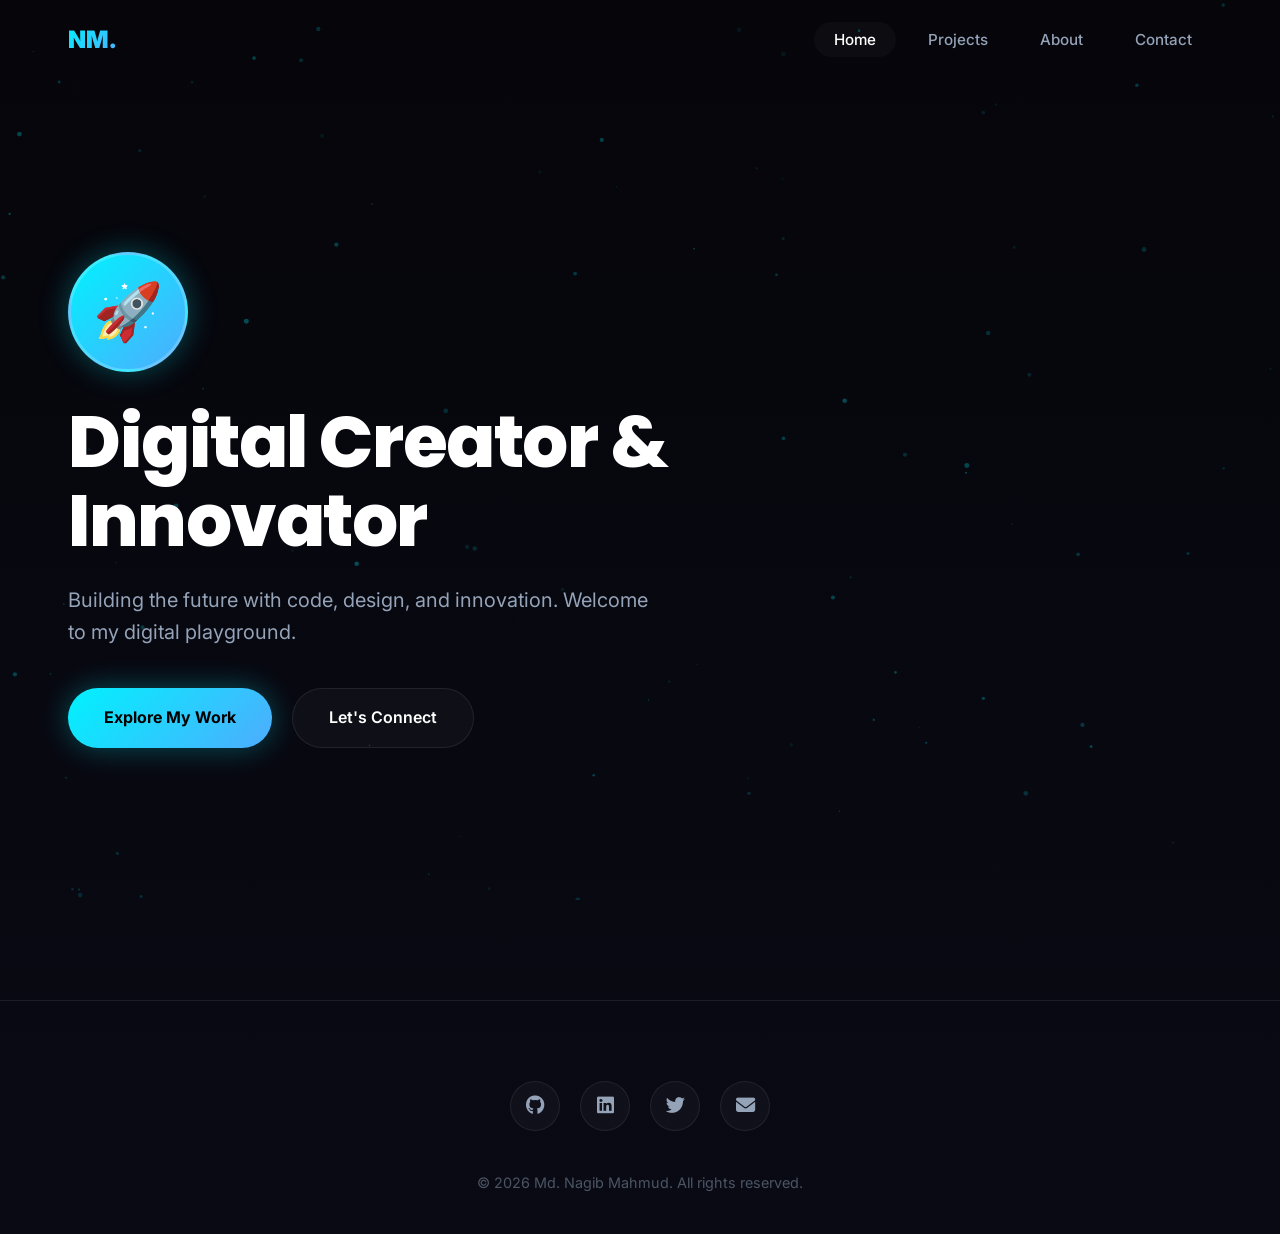
==== index.html @ 79d93745 "Automated commit: Cinematic updates and sync" ====
<!DOCTYPE html>
<html lang="en">
<head>
    <meta charset="UTF-8">
    <meta name="viewport" content="width=device-width, initial-scale=1.0">
    <title>Md. Nagib Mahmud | Full Stack Developer & Innovator</title>
    <meta name="description" content="Portfolio of Md. Nagib Mahmud - Full Stack Developer, Android Developer, and Digital Creator.">
    <link rel="stylesheet" href="styles.css">
    <link href="https://fonts.googleapis.com/css2?family=Inter:wght@300;400;500;600;700;800;900&family=Poppins:wght@400;500;600;700;800;900&display=swap" rel="stylesheet">
    <link rel="stylesheet" href="https://cdnjs.cloudflare.com/ajax/libs/font-awesome/6.4.0/css/all.min.css">
</head>
<body>
    <canvas id="particle-canvas"></canvas>

    <header class="header" id="header">
        <nav class="nav">
            <div class="nav-brand">NM<span>.</span></div>
            <ul class="nav-links">
                <li><a href="index.html" class="active">Home</a></li>
                <li><a href="projects.html">Projects</a></li>
                <li><a href="about.html">About</a></li>
                <li><a href="contact.html">Contact</a></li>
            </ul>
        </nav>
    </header>

    <main>
        <section class="hero" id="home">
            <div class="container">
                <div class="hero-grid">
                    <div class="hero-content">
                        <div class="hero-avatar">
                            <span>🚀</span>
                        </div>
                        <h1>Digital <span class="text-gradient">Creator</span> & <br><span class="text-gradient">Innovator</span></h1>
                        <p class="hero-subtitle">Md. Nagib Mahmud. Building the future with code, design, and innovation. Welcome to my digital playground.</p>
                        <div class="hero-buttons">
                            <a href="projects.html" class="btn-primary">
                                <i class="fas fa-rocket"></i> Explore My Work
                            </a>
                            <a href="contact.html" class="btn-secondary">
                                <i class="fas fa-paper-plane"></i> Let's Connect
                            </a>
                        </div>
                    </div>
                </div>
            </div>
        </section>
    </main>

    <footer class="footer">
        <div class="container">
            <div class="social-links">
                <a href="https://github.com/nagibmahmud" target="_blank" aria-label="GitHub"><i class="fab fa-github"></i></a>
                <a href="https://linkedin.com/in/nagibmahmud" target="_blank" aria-label="LinkedIn"><i class="fab fa-linkedin"></i></a>
                <a href="mailto:nagibmahmud@gmail.com" aria-label="Email"><i class="fas fa-envelope"></i></a>
            </div>
            <div class="footer-divider"></div>
            <p class="footer-text">&copy; <span id="currentYear"></span> Md. Nagib Mahmud. All rights reserved.</p>
        </div>
    </footer>

    <script src="script.js"></script>
    <script>
        // Particle Background Logic
        const canvas = document.getElementById('particle-canvas');
        const ctx = canvas.getContext('2d');
        let particles = [];

        function resize() {
            canvas.width = window.innerWidth;
            canvas.height = window.innerHeight;
        }

        window.addEventListener('resize', resize);
        resize();

        class Particle {
            constructor() {
                this.x = Math.random() * canvas.width;
                this.y = Math.random() * canvas.height;
                this.size = Math.random() * 2 + 0.5;
                this.speedX = Math.random() * 0.5 - 0.25;
                this.speedY = Math.random() * 0.5 - 0.25;
                this.color = 'rgba(0, 242, 254, ' + (Math.random() * 0.5 + 0.1) + ')';
            }
            update() {
                this.x += this.speedX;
                this.y += this.speedY;
                if (this.x > canvas.width) this.x = 0;
                if (this.x < 0) this.x = canvas.width;
                if (this.y > canvas.height) this.y = 0;
                if (this.y < 0) this.y = canvas.height;
            }
            draw() {
                ctx.fillStyle = this.color;
                ctx.beginPath();
                ctx.arc(this.x, this.y, this.size, 0, Math.PI * 2);
                ctx.fill();
            }
        }

        for (let i = 0; i < 100; i++) {
            particles.push(new Particle());
        }

        function animate() {
            ctx.clearRect(0, 0, canvas.width, canvas.height);
            particles.forEach(p => {
                p.update();
                p.draw();
            });
            requestAnimationFrame(animate);
        }
        animate();

        // Header Scroll Effect
        window.addEventListener('scroll', () => {
            const header = document.getElementById('header');
            if (window.scrollY > 50) {
                header.classList.add('scrolled');
            } else {
                header.classList.remove('scrolled');
            }
        });
    </script>
</body>
</html>
---- styles.css ----
/* 
=========================================
Premium Cinematic Portfolio Design System
=========================================
*/

@import url('https://fonts.googleapis.com/css2?family=Inter:wght@300;400;500;600;700;800;900&family=Poppins:wght@400;500;600;700;800;900&display=swap');

:root {
    --font-primary: 'Inter', sans-serif;
    --font-heading: 'Poppins', sans-serif;

    /* Color System - Midnight Obsidian */
    --bg-color: #05050a;
    --surface-color: rgba(255, 255, 255, 0.03);
    --surface-hover: rgba(255, 255, 255, 0.07);
    
    --text-primary: #ffffff;
    --text-secondary: #94a3b8;
    --text-tertiary: #4b5563;

    /* Accents */
    --cyan: #00f2fe;
    --blue: #4facfe;
    --purple: #a855f7;
    --pink: #ec4899;
    --amber: #f59e0b;
    
    /* Gradients */
    --grad-primary: linear-gradient(135deg, var(--cyan) 0%, var(--blue) 100%);
    --grad-purple: linear-gradient(135deg, var(--purple) 0%, var(--pink) 100%);
    --grad-dark: linear-gradient(180deg, #05050a 0%, #0a0a15 100%);

    /* Glass Effects */
    --glass-bg: rgba(15, 15, 25, 0.6);
    --glass-border: rgba(255, 255, 255, 0.08);
    --glass-blur: blur(16px);
    
    /* Shadows & Glows */
    --shadow-lg: 0 20px 50px rgba(0, 0, 0, 0.6);
    --glow-cyan: 0 0 30px rgba(0, 242, 254, 0.3);
    --glow-purple: 0 0 30px rgba(168, 85, 247, 0.3);

    /* Spacing & Radius */
    --radius-sm: 12px;
    --radius-md: 20px;
    --radius-lg: 32px;
    --radius-full: 999px;
}

/* ===== RESET & BASE ===== */
*, *::before, *::after {
    margin: 0;
    padding: 0;
    box-sizing: border-box;
}

html {
    scroll-behavior: smooth;
}

body {
    font-family: var(--font-primary);
    background-color: var(--bg-color);
    background-image: var(--grad-dark);
    color: var(--text-primary);
    line-height: 1.6;
    overflow-x: hidden;
    -webkit-font-smoothing: antialiased;
}

#particle-canvas {
    position: fixed;
    inset: 0;
    z-index: 0;
    pointer-events: none;
    opacity: 0.5;
}

.container {
    max-width: 1200px;
    margin: 0 auto;
    padding: 0 28px;
    position: relative;
    z-index: 1;
}

a { text-decoration: none; color: inherit; transition: all 0.3s ease; }
ul { list-style: none; }
img { max-width: 100%; border-radius: var(--radius-sm); }

/* ===== TYPOGRAPHY ===== */
h1, h2, h3, h4 {
    font-family: var(--font-heading);
    font-weight: 800;
    letter-spacing: -0.02em;
}

.text-gradient {
    background: var(--grad-primary);
    -webkit-background-clip: text;
    -webkit-text-fill-color: transparent;
    background-clip: text;
}

/* ===== HEADER & NAV ===== */
.header {
    position: fixed;
    top: 0;
    left: 0;
    right: 0;
    height: 80px;
    z-index: 1000;
    display: flex;
    align-items: center;
    transition: all 0.4s ease;
}

.header.scrolled {
    background: rgba(5, 5, 10, 0.8);
    backdrop-filter: var(--glass-blur);
    border-bottom: 1px solid var(--glass-border);
    height: 70px;
}

.nav {
    display: flex;
    justify-content: space-between;
    align-items: center;
    width: 100%;
    max-width: 1200px;
    margin: 0 auto;
    padding: 0 28px;
}

.nav-brand {
    font-size: 1.5rem;
    font-weight: 900;
    background: var(--grad-primary);
    -webkit-background-clip: text;
    -webkit-text-fill-color: transparent;
}

.nav-links {
    display: flex;
    gap: 12px;
}

.nav-links a {
    font-size: 0.95rem;
    font-weight: 500;
    color: var(--text-secondary);
    padding: 8px 20px;
    border-radius: var(--radius-full);
}

.nav-links a:hover, .nav-links a.active {
    color: var(--text-primary);
    background: var(--surface-color);
}

/* ===== HERO SECTION ===== */
.hero {
    min-height: 100vh;
    display: flex;
    align-items: center;
    padding-top: 100px;
    position: relative;
    z-index: 1;
}

.hero-grid {
    display: grid;
    grid-template-columns: 1.2fr 0.8fr;
    gap: 60px;
    align-items: center;
}

.hero-content {
    animation: fadeInSlideUp 1s ease forwards;
}

@keyframes fadeInSlideUp {
    from { opacity: 0; transform: translateY(40px); }
    to { opacity: 1; transform: translateY(0); }
}

.hero-avatar {
    width: 120px;
    height: 120px;
    background: var(--grad-primary);
    border-radius: 50%;
    display: flex;
    align-items: center;
    justify-content: center;
    font-size: 3.5rem;
    margin-bottom: 30px;
    box-shadow: var(--glow-cyan);
    border: 3px solid rgba(255, 255, 255, 0.2);
    animation: float 4s ease-in-out infinite;
}

@keyframes float {
    0%, 100% { transform: translateY(0); }
    50% { transform: translateY(-15px); }
}

.hero h1 {
    font-size: 4.5rem;
    line-height: 1.1;
    margin-bottom: 24px;
}

.hero-subtitle {
    font-size: 1.25rem;
    color: var(--text-secondary);
    max-width: 600px;
    margin-bottom: 40px;
}

.hero-buttons {
    display: flex;
    gap: 20px;
}

/* ===== BUTTONS ===== */
.btn-primary {
    display: inline-flex;
    align-items: center;
    gap: 10px;
    padding: 16px 36px;
    background: var(--grad-primary);
    color: #000;
    font-weight: 700;
    border-radius: var(--radius-full);
    box-shadow: var(--glow-cyan);
    transition: all 0.3s ease;
}

.btn-primary:hover {
    transform: translateY(-3px);
    box-shadow: 0 10px 30px rgba(0, 242, 254, 0.5);
}

.btn-secondary {
    display: inline-flex;
    align-items: center;
    gap: 10px;
    padding: 16px 36px;
    background: var(--surface-color);
    border: 1px solid var(--glass-border);
    color: var(--text-primary);
    font-weight: 600;
    border-radius: var(--radius-full);
}

.btn-secondary:hover {
    background: var(--surface-hover);
    border-color: var(--cyan);
}

/* ===== PROJECT CARDS ===== */
.section-header {
    text-align: center;
    margin-bottom: 60px;
}

.section-header h2 {
    font-size: 3rem;
    margin-bottom: 16px;
}

.section-header p {
    color: var(--text-secondary);
    font-size: 1.1rem;
}

.projects-grid {
    display: grid;
    grid-template-columns: repeat(auto-fit, minmax(350px, 1fr));
    gap: 30px;
}

.project-card {
    background: var(--glass-bg);
    backdrop-filter: var(--glass-blur);
    border: 1px solid var(--glass-border);
    border-radius: var(--radius-md);
    overflow: hidden;
    transition: all 0.4s ease;
}

.project-card:hover {
    transform: translateY(-10px);
    border-color: var(--cyan);
    box-shadow: var(--shadow-lg);
}

.project-image-wrapper {
    height: 240px;
    overflow: hidden;
    position: relative;
}

.project-image {
    width: 100%;
    height: 100%;
    object-fit: cover;
    transition: transform 0.6s ease;
}

.project-card:hover .project-image {
    transform: scale(1.1);
}

.project-overlay {
    position: absolute;
    inset: 0;
    background: rgba(0, 0, 0, 0.7);
    display: flex;
    align-items: center;
    justify-content: center;
    gap: 15px;
    opacity: 0;
    transition: opacity 0.3s ease;
}

.project-card:hover .project-overlay {
    opacity: 1;
}

.project-content {
    padding: 24px;
}

.project-tags {
    display: flex;
    gap: 8px;
    flex-wrap: wrap;
    margin-top: 16px;
}

.project-tag {
    font-size: 0.8rem;
    font-weight: 600;
    color: var(--cyan);
    background: rgba(0, 242, 254, 0.1);
    padding: 4px 12px;
    border-radius: var(--radius-full);
}

/* ===== SKILLS SECTION ===== */
.skills-grid {
    display: grid;
    grid-template-columns: repeat(auto-fit, minmax(250px, 1fr));
    gap: 24px;
}

.skill-category {
    background: var(--glass-bg);
    backdrop-filter: var(--glass-blur);
    border: 1px solid var(--glass-border);
    padding: 30px;
    border-radius: var(--radius-md);
}

.skill-list {
    display: flex;
    flex-wrap: wrap;
    gap: 10px;
    margin-top: 20px;
}

.skill-tag {
    background: var(--surface-color);
    border: 1px solid var(--glass-border);
    padding: 8px 16px;
    border-radius: var(--radius-sm);
    font-size: 0.9rem;
    transition: all 0.3s ease;
}

.skill-tag:hover {
    border-color: var(--cyan);
    color: var(--cyan);
}

/* ===== FOOTER ===== */
.footer {
    padding: 80px 0 40px;
    border-top: 1px solid var(--glass-border);
    margin-top: 100px;
    text-align: center;
}

.social-links {
    display: flex;
    justify-content: center;
    gap: 20px;
    margin-bottom: 40px;
}

.social-links a {
    width: 50px;
    height: 50px;
    background: var(--surface-color);
    border: 1px solid var(--glass-border);
    border-radius: 50%;
    display: flex;
    align-items: center;
    justify-content: center;
    font-size: 1.2rem;
    color: var(--text-secondary);
}

.social-links a:hover {
    color: var(--cyan);
    border-color: var(--cyan);
    transform: translateY(-5px);
}

.footer-text {
    color: var(--text-tertiary);
    font-size: 0.9rem;
}

/* ===== RESPONSIVE ===== */
@media (max-width: 968px) {
    .hero-grid { grid-template-columns: 1fr; text-align: center; }
    .hero-avatar { margin: 0 auto 30px; }
    .hero h1 { font-size: 3.5rem; }
    .hero-buttons { justify-content: center; }
    .hero-subtitle { margin: 0 auto 40px; }
}

@media (max-width: 768px) {
    h1 { font-size: 2.8rem !important; }
    .nav-links { display: none; }
}
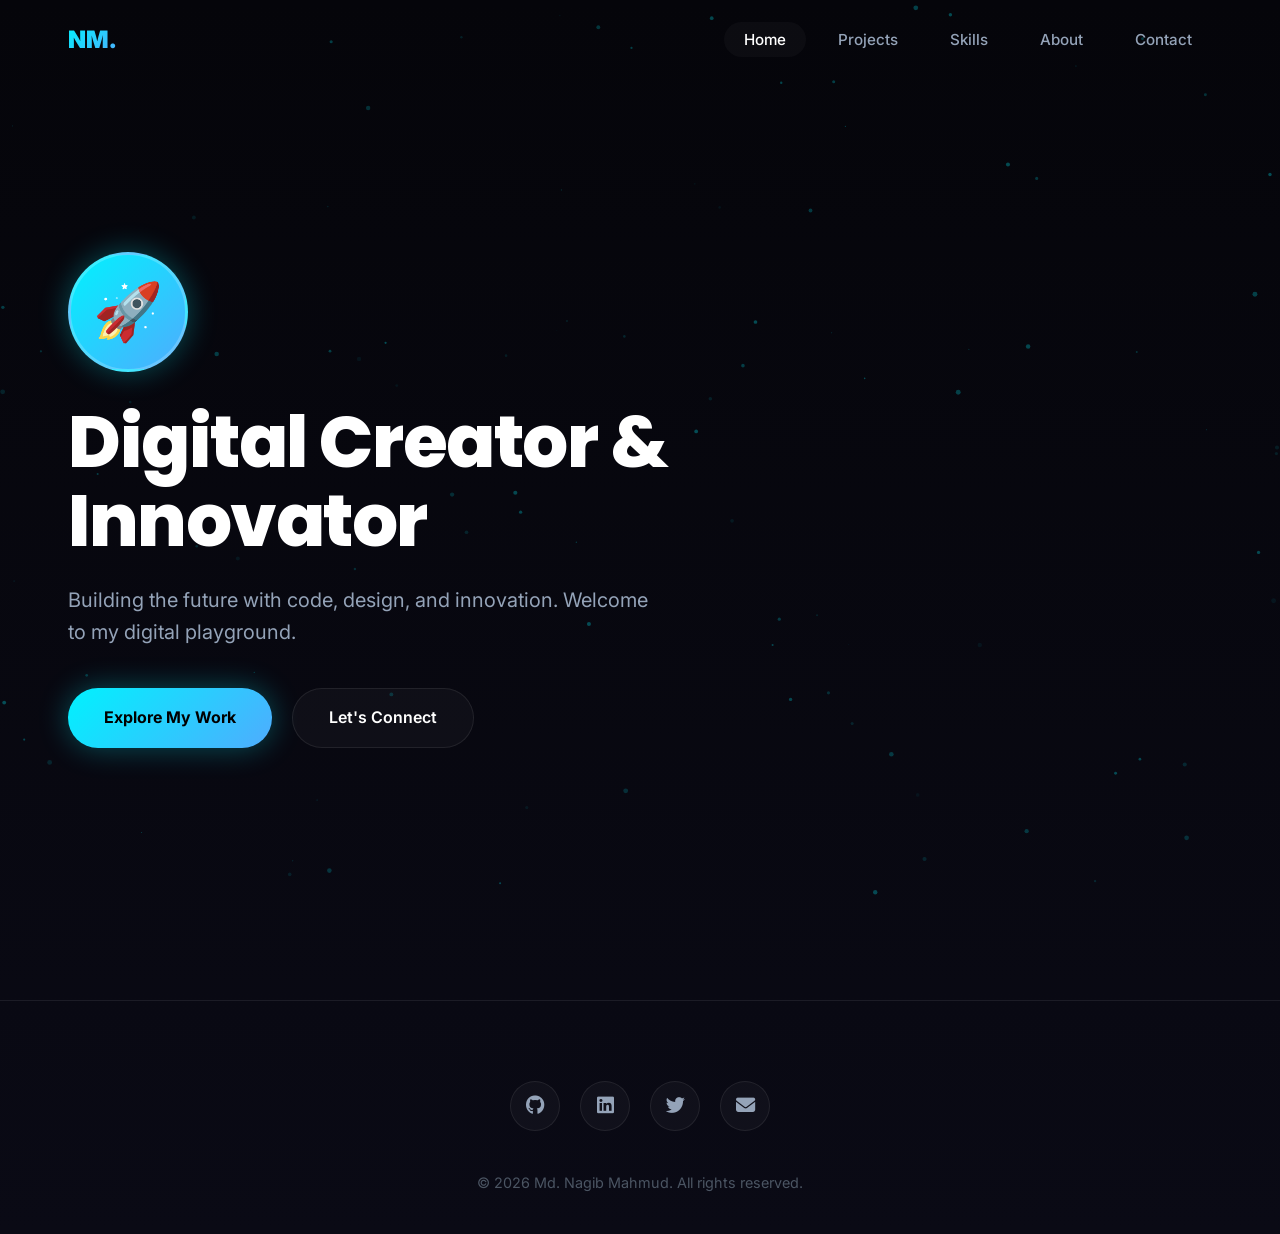
==== commit 33d2ec35: "Initial commit" ====
--- a/index.html
+++ b/index.html
@@ -18,6 +18,7 @@
             <ul class="nav-links">
                 <li><a href="index.html" class="active">Home</a></li>
                 <li><a href="projects.html">Projects</a></li>
+                <li><a href="skills.html">Skills</a></li>
                 <li><a href="about.html">About</a></li>
                 <li><a href="contact.html">Contact</a></li>
             </ul>
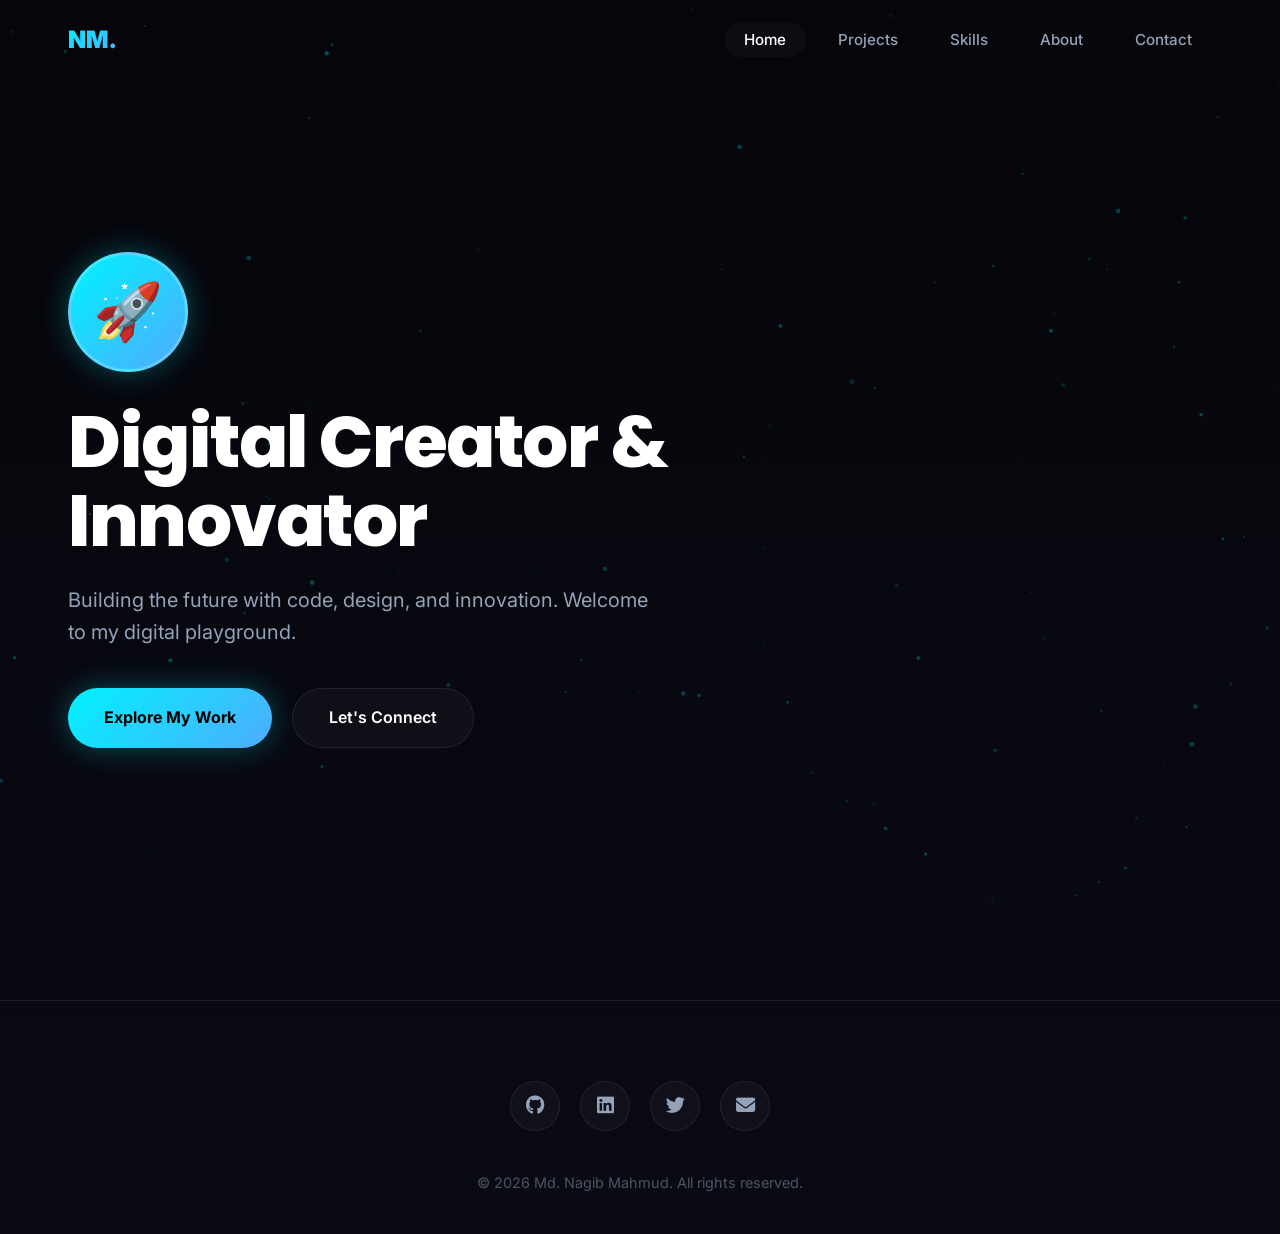
==== commit 19b16ecf: "Add WhatsApp and Telegram contact links" ====
--- a/index.html
+++ b/index.html
@@ -54,6 +54,8 @@
             <div class="social-links">
                 <a href="https://github.com/nagibmahmud" target="_blank" aria-label="GitHub"><i class="fab fa-github"></i></a>
                 <a href="https://linkedin.com/in/nagibmahmud" target="_blank" aria-label="LinkedIn"><i class="fab fa-linkedin"></i></a>
+                <a href="https://wa.me/8801234567890" target="_blank" aria-label="WhatsApp"><i class="fab fa-whatsapp"></i></a>
+                <a href="https://t.me/nagibmahmud" target="_blank" aria-label="Telegram"><i class="fab fa-telegram"></i></a>
                 <a href="mailto:nagibmahmud@gmail.com" aria-label="Email"><i class="fas fa-envelope"></i></a>
             </div>
             <div class="footer-divider"></div>
